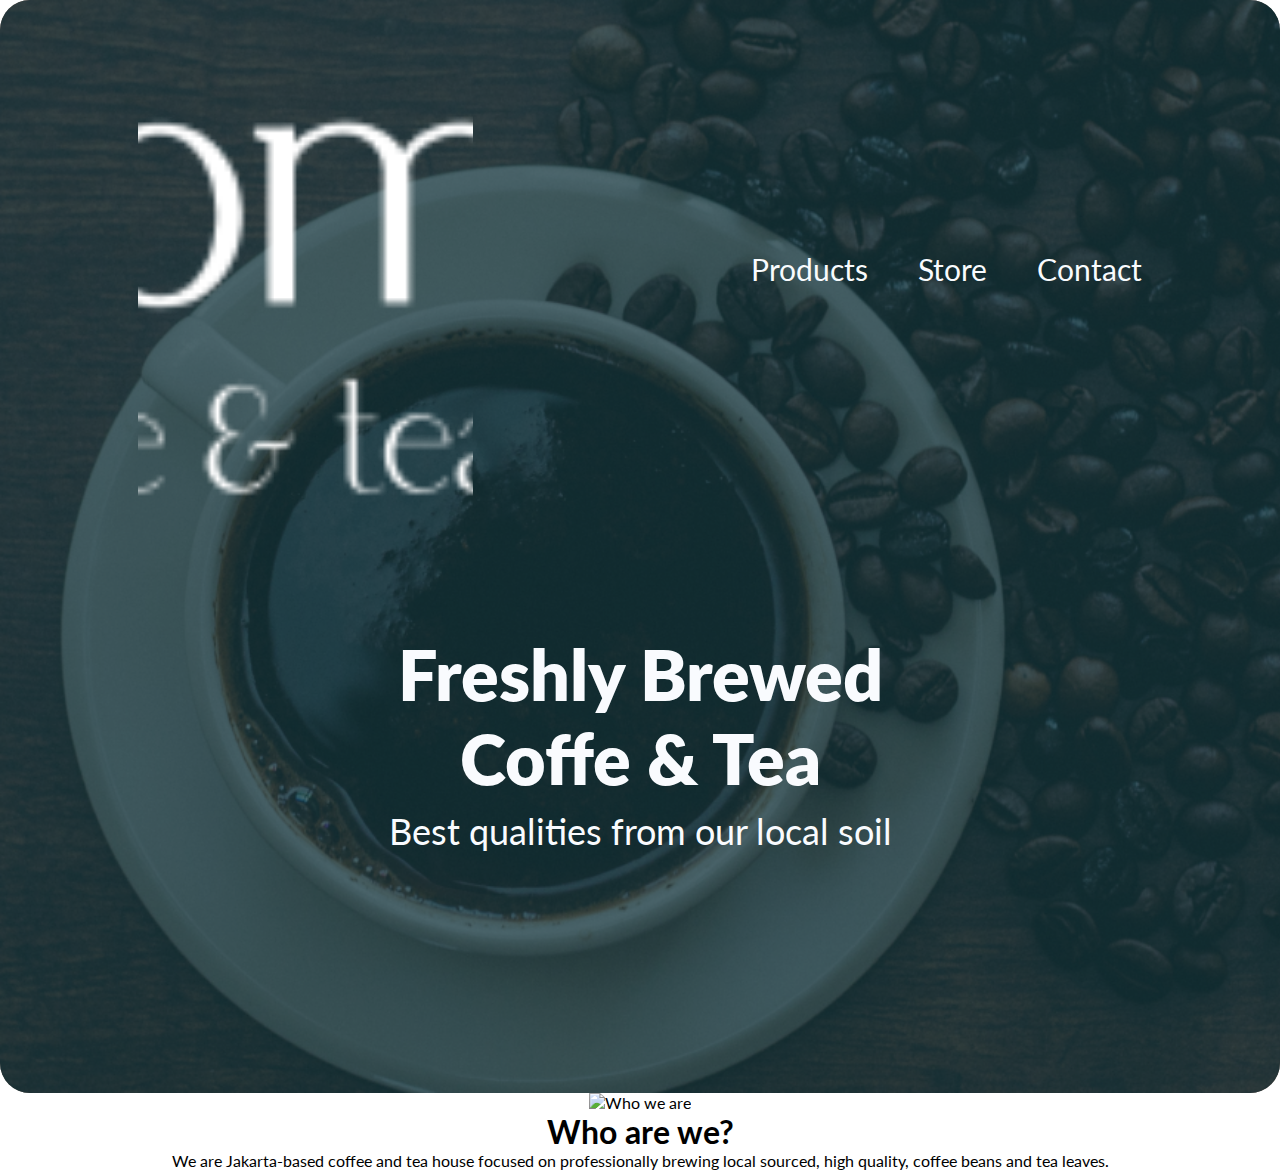
==== index.html @ a5d5d824 "first commit" ====
<!DOCTYPE html>
<html lang="en">
<head>
    <meta charset="UTF-8">
    <meta name="viewport" content="width=device-width, initial-scale=1.0">
    <title>aroma bumi</title>
    <link rel="stylesheet" href="./src/css/stylesheet.css">
</head>
<body>
    <header>
        <div class="bg-color">
            <div class="top">
                <img src="./src/img/Logo White.png" alt="Logo Aroma Bumi">
                <ul>
                    <li>Products</li>
                    <li>Store</li>
                    <li>Contact</li>
                </ul>
            </div>
            <h1>Freshly Brewed<br/>Coffe & Tea</h1>
            <p>Best qualities from our local soil</p>
        </div>
    </header>
    <main>
        <div class="introduction">
            <div class="one">
                <div class="image">
                    <img src="./src/img/Who are we.jpg" alt="Who we are">
                </div>
                <h1>Who are we?</h1>
                <p>We are Jakarta-based coffee and tea house focused on professionally brewing local sourced, high quality, coffee beans and tea leaves.</p>
            </div>
        </div>
        <div class="instagram"></div>
        <div class="more"></div>
    </main>
</body>
</html>
---- src/css/stylesheet.css ----
@import url('https://fonts.googleapis.com/css2?family=Lato:ital,wght@0,100;0,300;0,400;0,700;0,900;1,100;1,300;1,400;1,700;1,900&display=swap');

*{
    font-family: "Lato";
    margin:0;
    box-sizing: border-box;
    list-style: none;
    text-align: center;
}

header{
    background-image: url(../img/Coffe\ Header.png);
    border-radius: 30px;
    background-size: cover;
}

.bg-color{
    background-color: rgba(20, 54, 66, 0.7);
    border-radius: 30px;
    padding : 39px 138px 240px;
    color: rgba(249, 251, 254, 1);
    display: flex;
    flex-direction: column;
}

.top{
    display: flex;
    justify-content: space-between;
    align-items: center;
    margin-bottom: 133px;
}

.top ul{
    display: flex;
}

.top img{
    width: 335px;
}

.top li{
    font-size: 30px;
    line-height: 36px;
    font-weight: 400;
    margin-left: 50px;
}

.bg-color h1{
    font-size: 70px;
    line-height: 84px;
    font-weight: 800;
    margin-bottom: 10px;
}

.bg-color p{
    font-size: 36px;
    line-height: 43.2px;
    font-weight: 400;
}

img{
    width: 335px;
    height: 460px;
    object-fit: cover;
}
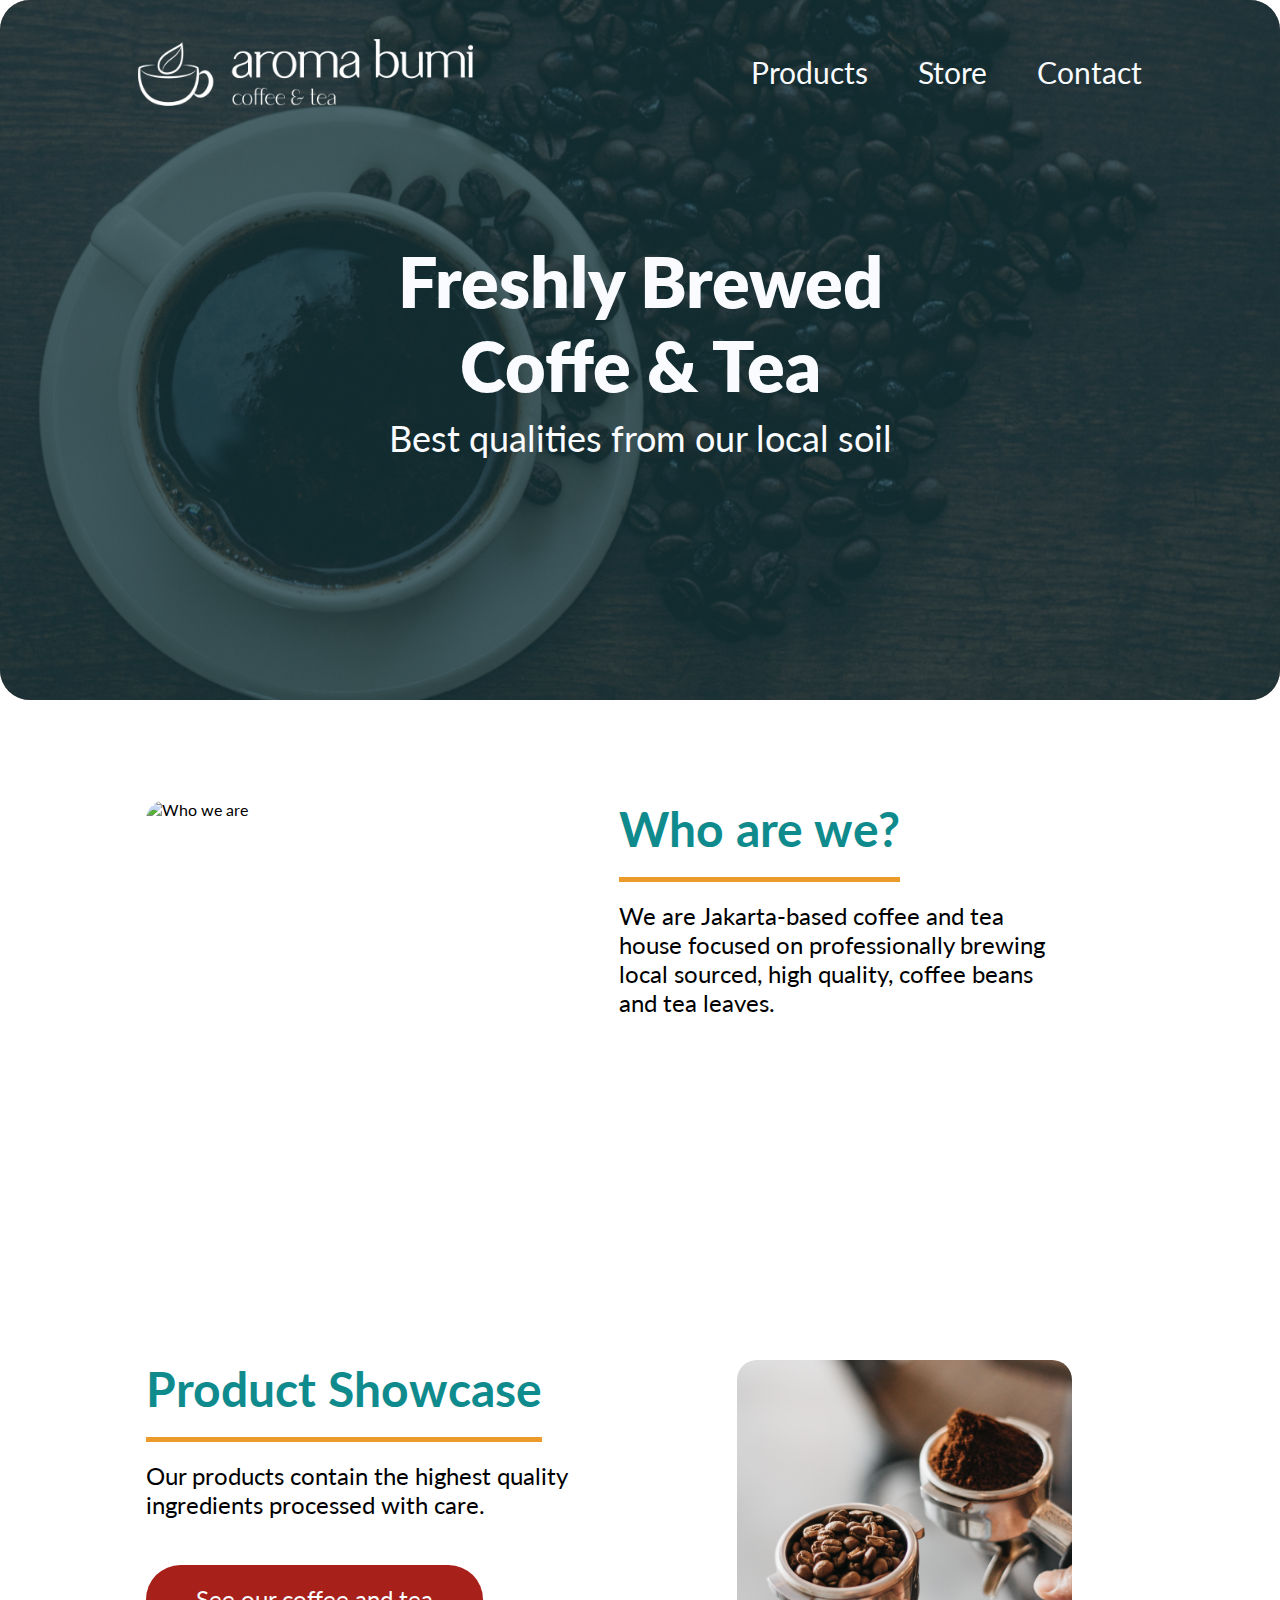
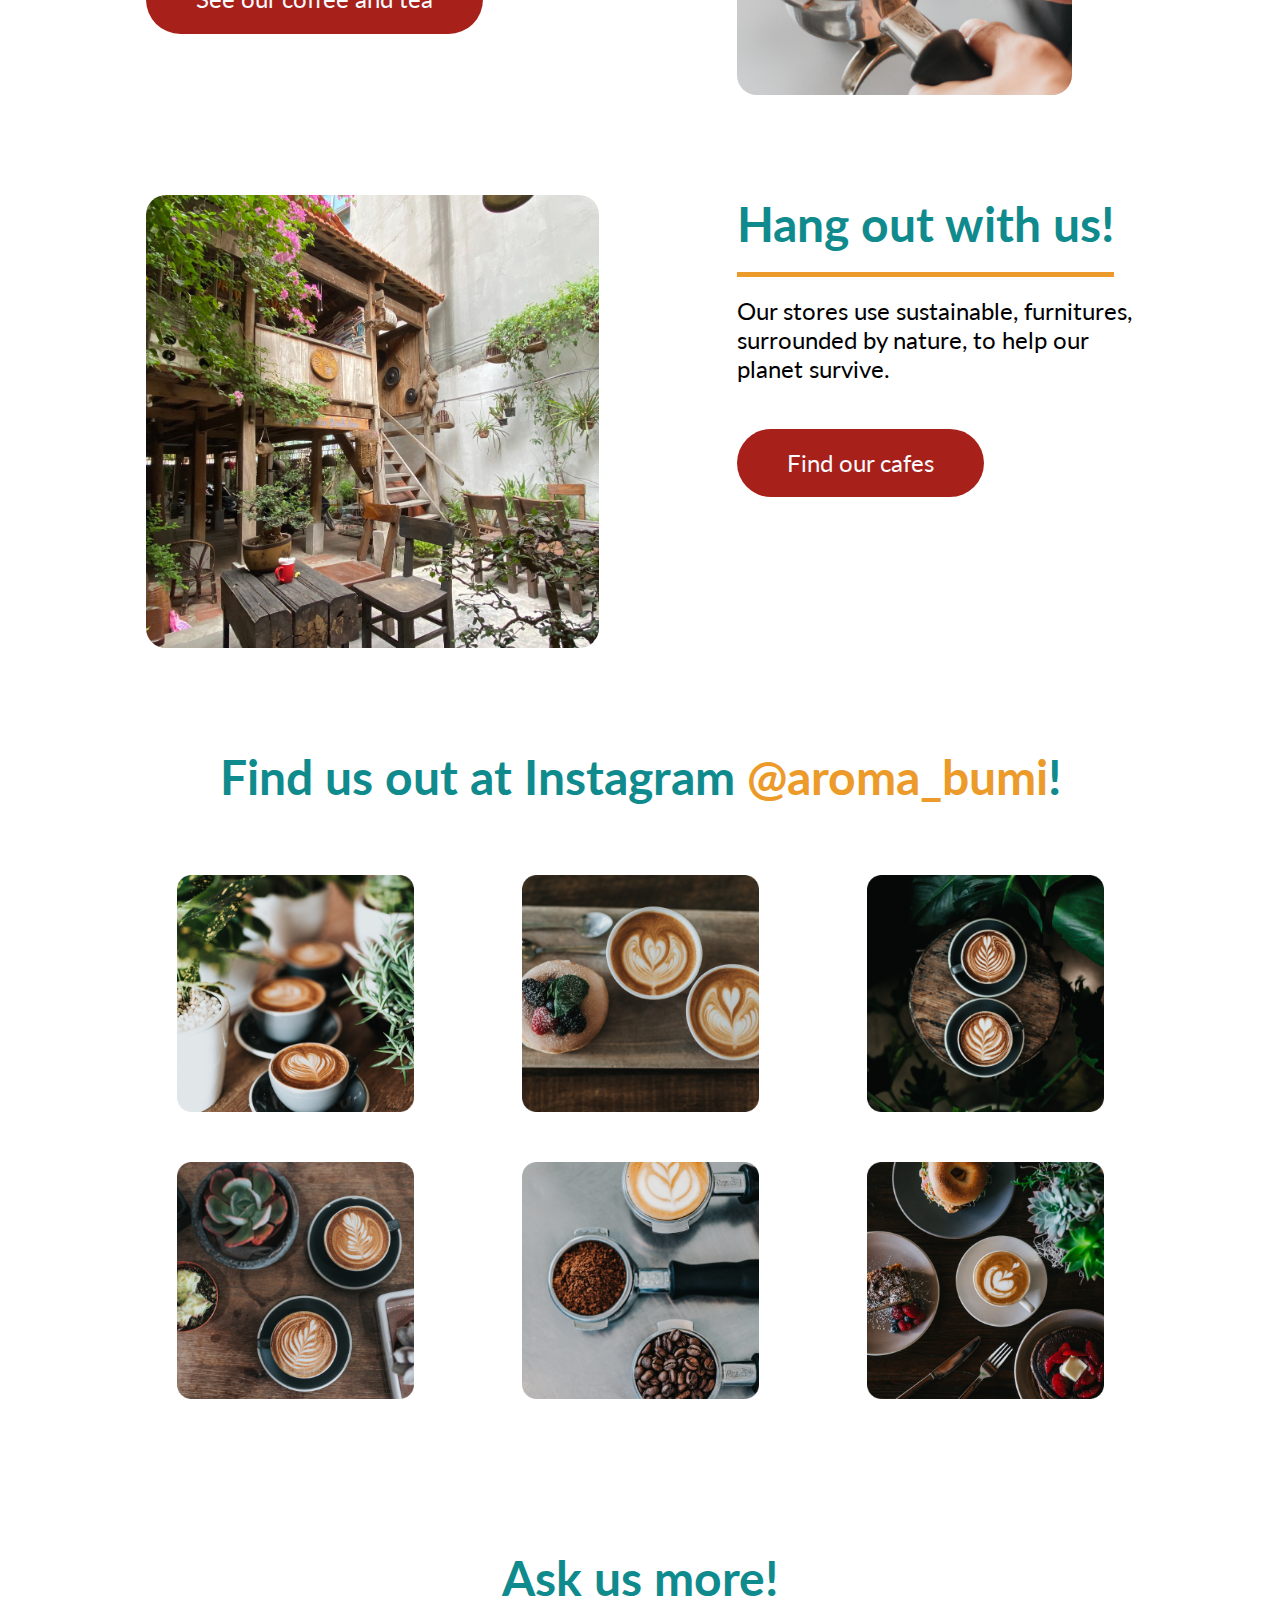
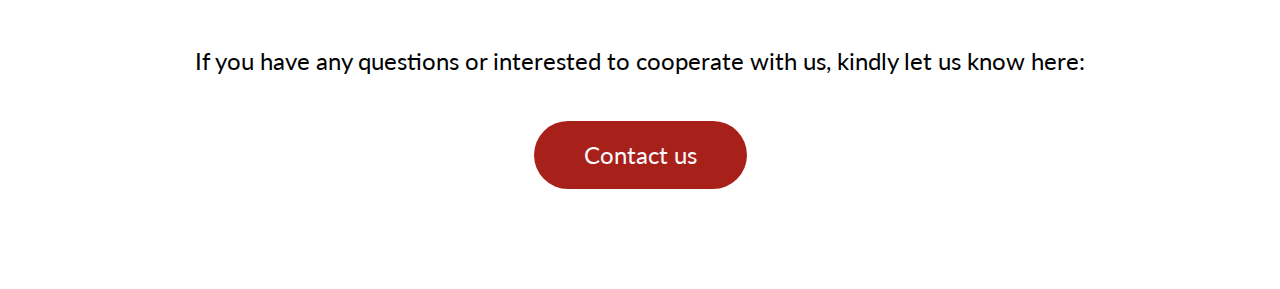
==== commit 50e2db9f: "add main" ====
--- a/index.html
+++ b/index.html
@@ -24,15 +24,48 @@
     <main>
         <div class="introduction">
             <div class="one">
-                <div class="image">
-                    <img src="./src/img/Who are we.jpg" alt="Who we are">
+                <img src="./src/img/Who are we.jpg" alt="Who we are">
+                <div class="description">
+                    <h1>Who are we?</h1>
+                    <p>We are Jakarta-based coffee and tea house focused on professionally brewing local sourced, high quality, coffee beans and tea leaves.</p>
                 </div>
-                <h1>Who are we?</h1>
-                <p>We are Jakarta-based coffee and tea house focused on professionally brewing local sourced, high quality, coffee beans and tea leaves.</p>
+            </div>
+            <div class="two">
+                <div class="description">
+                    <h1>Product Showcase</h1>
+                    <p>Our products contain the highest quality ingredients processed with care.</p>
+                    <a href="#">See our coffee and tea</a>
+                </div>
+                <img src="./src/img/Our products.jpg" alt="Our Products">
+            </div>
+            <div class="three">
+                <img src="./src/img/Hang out with us.jpg" alt="Hang out with us">
+                <div class="description">
+                    <h1>Hang out with us!</h1>
+                    <p>Our stores use sustainable, furnitures, surrounded by nature, to help our planet survive.</p>
+                    <a href="#">Find our cafes</a>
+                </div>
             </div>
         </div>
-        <div class="instagram"></div>
-        <div class="more"></div>
+        <div class="instagram">
+            <h1>Find us out at Instagram <span>@aroma_bumi</span>!</h1>
+            <div class="pictures">
+                <img src="./src/img/Feed 1.png" alt="Feed 1">
+                <img src="./src/img/Feed 2.png" alt="Feed 2">
+                <img src="./src/img/Feed 3.png" alt="Feed 3">
+                <img src="./src/img/Feed 4.png" alt="Feed 4">
+                <img src="./src/img/Feed 5.png" alt="Feed 5">
+                <img src="./src/img/Feed 6.png" alt="Feed 6">
+            </div>
+        </div>
+        <div class="more">
+            <h1>Ask us more!</h1>
+            <p>If you have any questions or interested to cooperate with us, kindly let us know here:</p>
+            <a href="#">Contact us</a>
+        </div>
     </main>
+    <footer>
+        
+    </footer>
 </body>
 </html>--- a/src/css/stylesheet.css
+++ b/src/css/stylesheet.css
@@ -5,13 +5,15 @@
     margin:0;
     box-sizing: border-box;
     list-style: none;
-    text-align: center;
+    text-decoration: none;
 }
 
 header{
     background-image: url(../img/Coffe\ Header.png);
     border-radius: 30px;
     background-size: cover;
+    margin-bottom: 100px;
+    text-align: center;
 }
 
 .bg-color{
@@ -58,8 +60,105 @@
     font-weight: 400;
 }
 
-img{
+main{
+    display: flex;
+    align-items: center;
+    flex-direction:column;
+}
+
+.one, .two, .three, .more, .instagram{
+    display: flex;
+    margin-bottom: 100px;
+}
+
+.one img, .two img, .three img{
     width: 335px;
+    object-fit: cover;
+    border-radius: 20px;
+}
+
+.one img{
     height: 460px;
-    object-fit: cover;
-}+    margin-right: 138px;
+}
+
+.two img{
+    height: 335px;
+    margin-left: 166px;
+}
+
+.three img{
+    width: 453px;
+    height: 453px;
+    margin-right: 138px;
+}
+
+.one .description{
+    width: 452px;
+}
+
+.two .description{
+    width: 425px;
+}
+
+.three .description{
+    width: 398px;
+}
+
+.description h1, .instagram h1, .more h1{
+    width: fit-content;
+    font-size: 48px;
+    font-weight: 800px;
+    line-height: 57.6px;
+    color: rgba(15, 139, 141, 1);
+    padding-bottom: 20px;
+    border-bottom: rgba(236, 154, 41, 1) solid 5px;
+    margin-bottom: 20px;
+}
+
+.description p, .description a, .more p, .more a{
+    font-size: 24px;
+    line-height: 28.8px;
+}
+
+.description a, .more a{
+    text-align: center;
+    padding: 20px 50px;
+    background-color: rgba(168, 32, 26, 1);
+    border-radius: 55px;
+    color: rgba(249, 251, 254, 1);
+    margin-top: 45px;
+    display: inline-block;
+}
+
+.instagram, .more{
+    display: flex;
+    flex-direction: column;
+    align-items: center;
+}
+
+.instagram h1, .more h1{
+    border: none;
+    margin-bottom: 50px;
+}
+
+.more h1{
+    margin-bottom: 20px;
+}
+
+span{
+    color:rgba(236, 154, 41, 1)
+}
+
+.pictures{
+    display: flex;
+    flex-wrap: wrap;
+    width: 927px;
+    justify-content: space-between;
+}
+
+.pictures img{
+    width: 237px;
+    margin-bottom: 50px;
+}
+
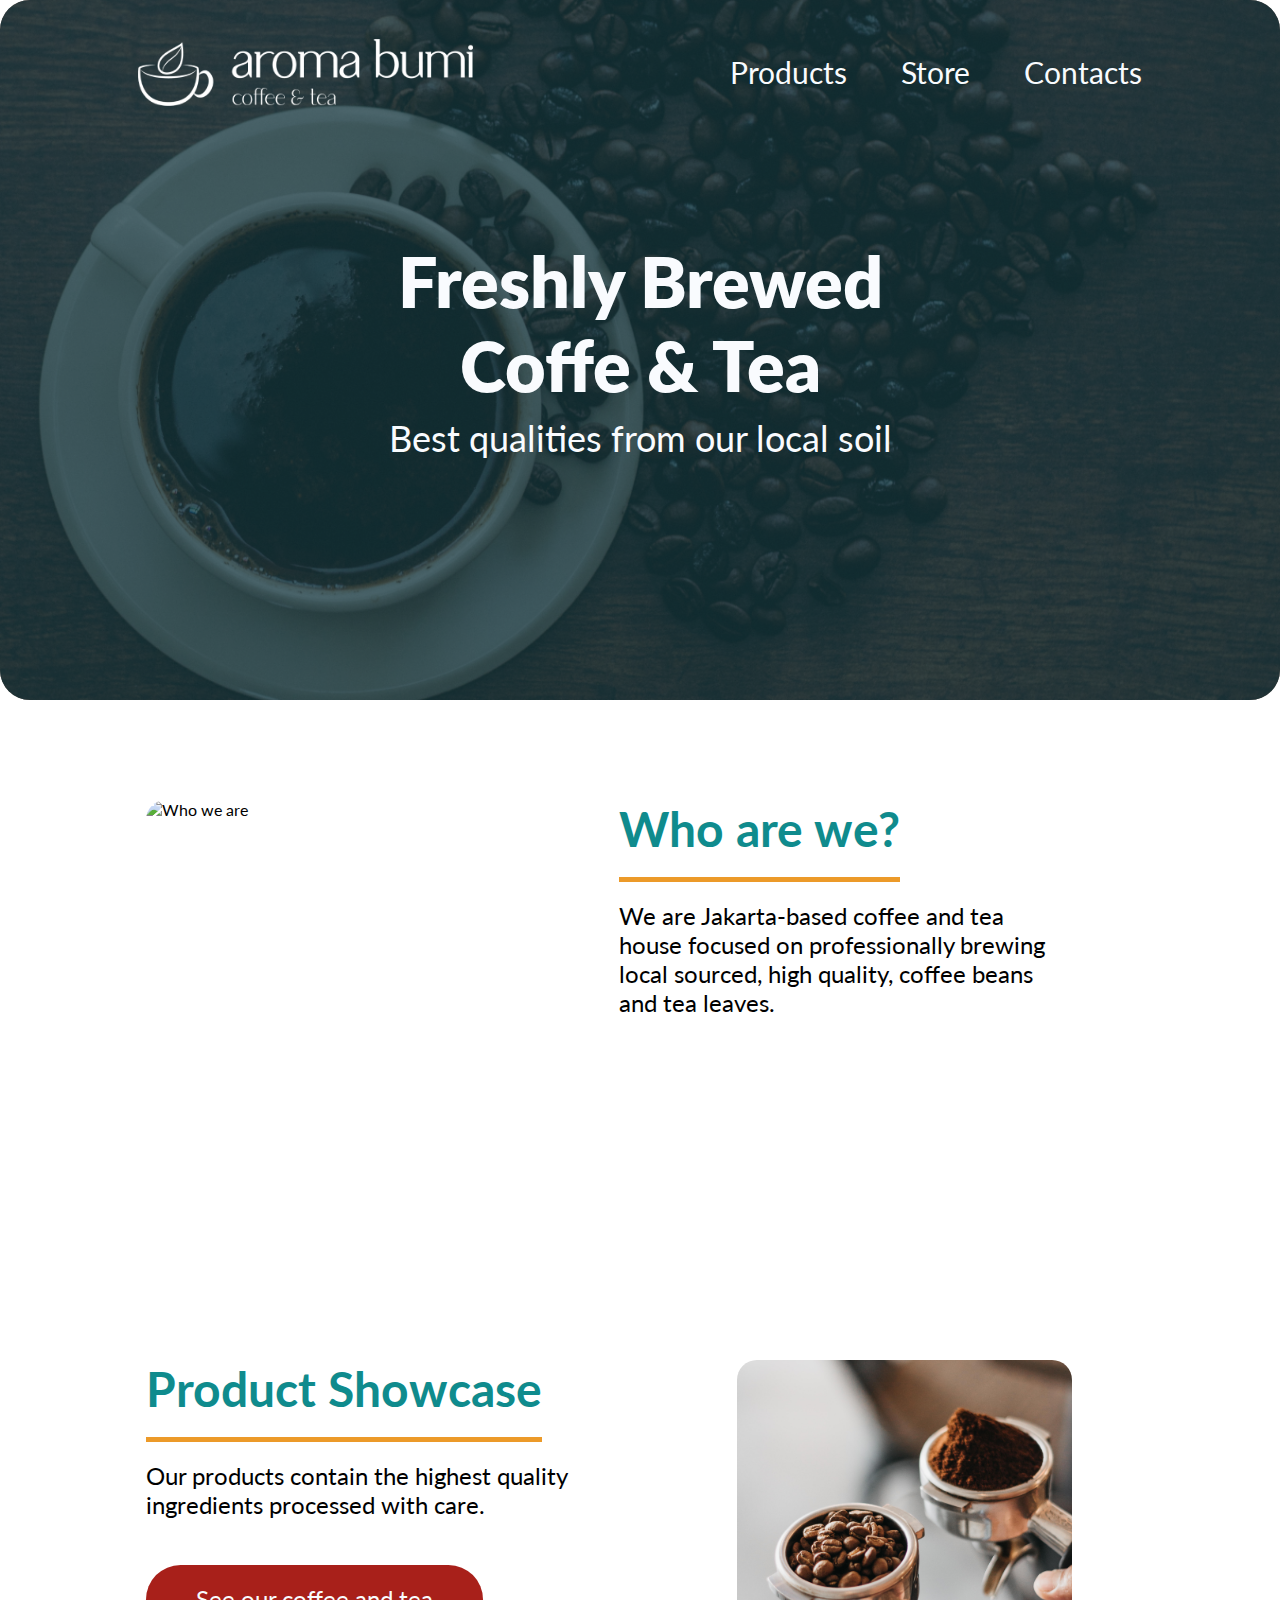
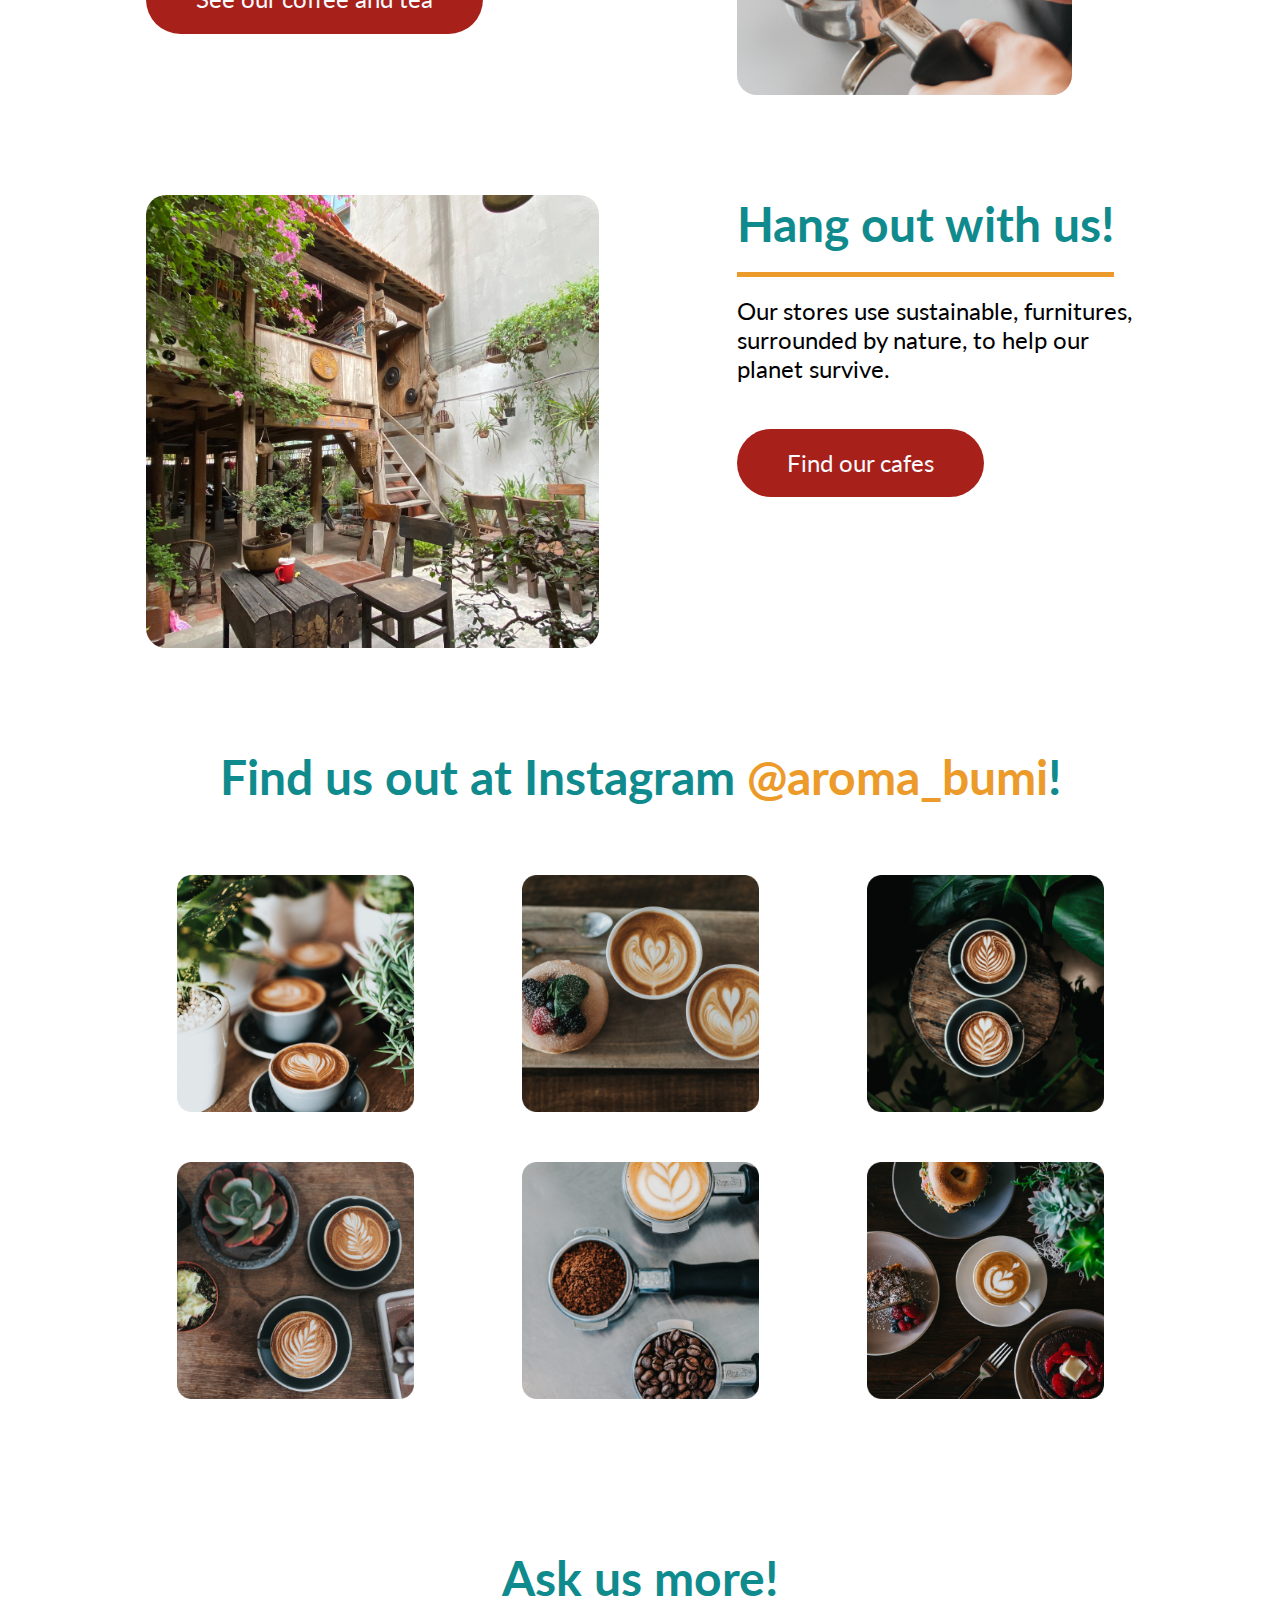
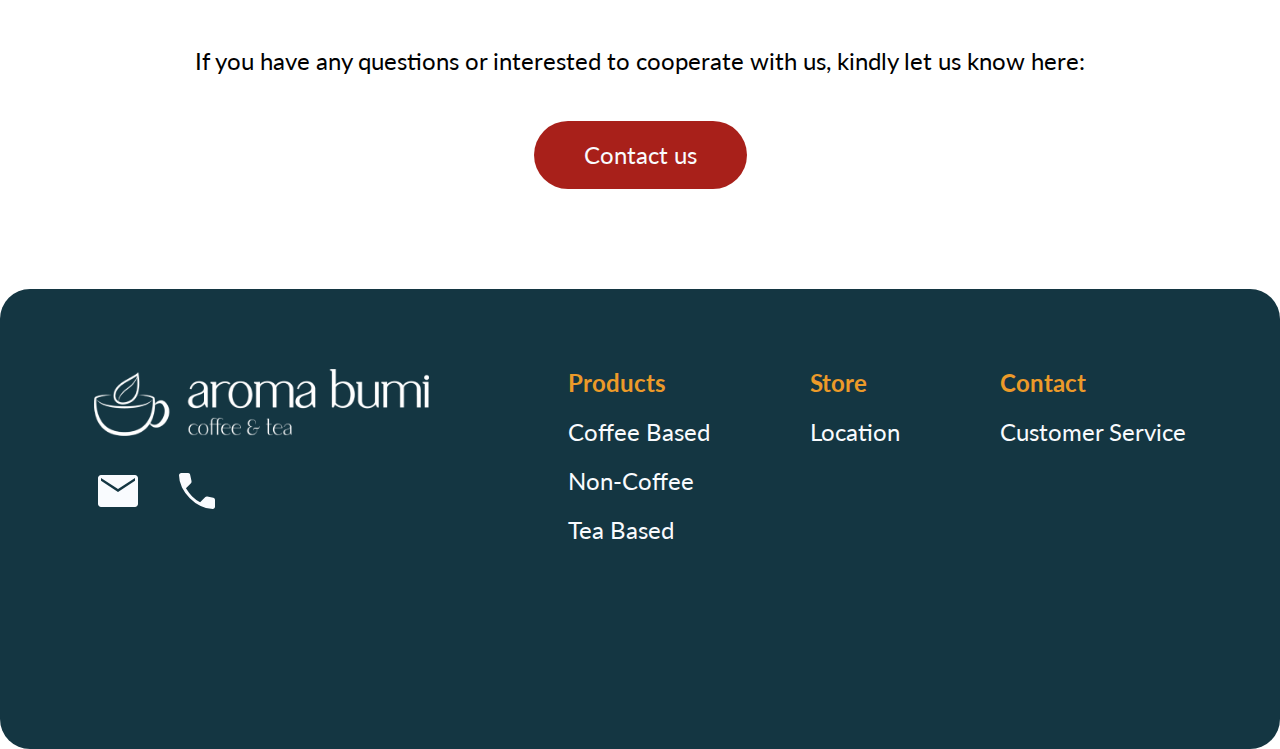
==== commit 6f5ee617: "add products.html" ====
--- a/index.html
+++ b/index.html
@@ -11,11 +11,11 @@
         <div class="bg-color">
             <div class="top">
                 <img src="./src/img/Logo White.png" alt="Logo Aroma Bumi">
-                <ul>
-                    <li>Products</li>
-                    <li>Store</li>
-                    <li>Contact</li>
-                </ul>
+                <div class="pages">
+                    <a href="#">Products</a>
+                    <a href="#">Store</a>
+                    <a href="#">Contacts</a>
+                </div>
             </div>
             <h1>Freshly Brewed<br/>Coffe & Tea</h1>
             <p>Best qualities from our local soil</p>
@@ -65,7 +65,25 @@
         </div>
     </main>
     <footer>
-        
+        <div class="logo">
+            <img src="./src/img/Logo White.png" alt="aroma bumi">
+            <svg xmlns="http://www.w3.org/2000/svg" height="48" width="48"><path d="M7 40q-1.2 0-2.1-.9Q4 38.2 4 37V11q0-1.2.9-2.1Q5.8 8 7 8h34q1.2 0 2.1.9.9.9.9 2.1v26q0 1.2-.9 2.1-.9.9-2.1.9Zm17-15.1 17-11.15V11L24 21.9 7 11v2.75Z"/></svg>
+            <svg xmlns="http://www.w3.org/2000/svg" height="48" width="48"><path d="M39.75 42q-6.1 0-12.125-3T16.8 31.2Q12 26.4 9 20.375 6 14.35 6 8.25q0-.95.65-1.6Q7.3 6 8.25 6h7q.7 0 1.225.475.525.475.675 1.275l1.35 6.3q.1.7-.025 1.275t-.525.975l-5 5.05q2.8 4.65 6.275 8.1Q22.7 32.9 27.1 35.3l4.75-4.9q.5-.55 1.15-.775.65-.225 1.3-.075l5.95 1.3q.75.15 1.25.75T42 33v6.75q0 .95-.65 1.6-.65.65-1.6.65Z"/></svg>
+        </div>
+        <div class="menu">
+            <h4>Products</h4>
+            <a href="#">Coffee Based</a>
+            <a href="#">Non-Coffee</a>
+            <a href="#">Tea Based</a>
+        </div>
+        <div class="menu">
+            <h4>Store</h4>
+            <a href="#">Location</a>
+        </div>
+        <div class="menu">
+            <h4>Contact</h4>
+            <a href="#">Customer Service</a>
+        </div>
     </footer>
 </body>
 </html>--- a/src/css/stylesheet.css
+++ b/src/css/stylesheet.css
@@ -32,19 +32,16 @@
     margin-bottom: 133px;
 }
 
-.top ul{
-    display: flex;
-}
-
 .top img{
     width: 335px;
 }
 
-.top li{
+.pages a{
     font-size: 30px;
     line-height: 36px;
     font-weight: 400;
     margin-left: 50px;
+    color: rgba(249, 251, 254, 1);
 }
 
 .bg-color h1{
@@ -162,3 +159,118 @@
     margin-bottom: 50px;
 }
 
+footer{
+    padding-top: 80px;
+    padding-bottom: 204px;
+    background-color: #143642;
+    border-radius: 30px;
+    display: flex;
+    justify-content: center;
+    flex-direction: row;
+}
+
+.logo{
+    margin-right: 39px;
+}
+
+.logo img, .header img{
+    width: 335px;
+    display: flex;
+}
+
+svg{
+    fill: #F9FBFE;
+    margin-right: 27px;
+    margin-top: 31px;
+}
+
+.menu{
+    display: flex;
+    flex-direction: column;
+    margin-left: 100px;
+}
+
+.menu h4{
+    color: #EC9A29;
+    font-size: 24px;
+    font-weight: 700;
+    line-height: 28.8px;
+}
+
+.menu a{
+    color: #F9FBFE;
+    font-weight: 400;
+    font-size: 24px;
+    line-height: 28.8px;
+    margin-top: 20px;
+}
+
+.header{
+    background-color: #0F8B8D;
+    padding: 39px 138px;
+    display: flex;
+    justify-content: space-between;
+    align-items: center;
+    border-radius: 30px 30px 0 0;
+}
+
+.main{
+    padding-top: 100px;
+    padding-bottom: 60px;
+    text-align: center;
+}
+
+.main h1{
+    font-size: 48px;
+    color: #0F8B8D;
+    line-height: 57.6px;
+    font-weight: 700px;
+    margin-bottom: 40px;
+}
+
+.main p {
+    font-weight: 500;
+    font-size: 24px;
+    line-height: 28.8px;
+    color: #143642;
+    margin-bottom: 40px;
+}
+
+.products{
+    display: flex;
+    justify-content: center;
+    flex-wrap: wrap;
+    margin: 0 10%;
+}
+
+.product{
+    background-image: url(../img/Coffee\ background.png);
+    display: inline-block;
+    text-align: center;
+    width: 216px;
+    height: 216px;
+    border-radius: 20px;
+    margin-left: 60px;
+    margin-right: 60px;
+    margin-bottom: 40px;
+}
+
+.product h3{
+    font-size: 20px;
+    line-height: 24px;
+    font-weight: 700;
+    color: #F9FBFE;
+    margin-top: 21px;
+    margin-bottom: 10px;
+}
+
+.products h4{
+    font-size: 18px;
+    line-height: 21.6px;
+    font-weight: 400;
+    color: #F9FBFE;
+}
+
+.product img{
+    width:186px
+}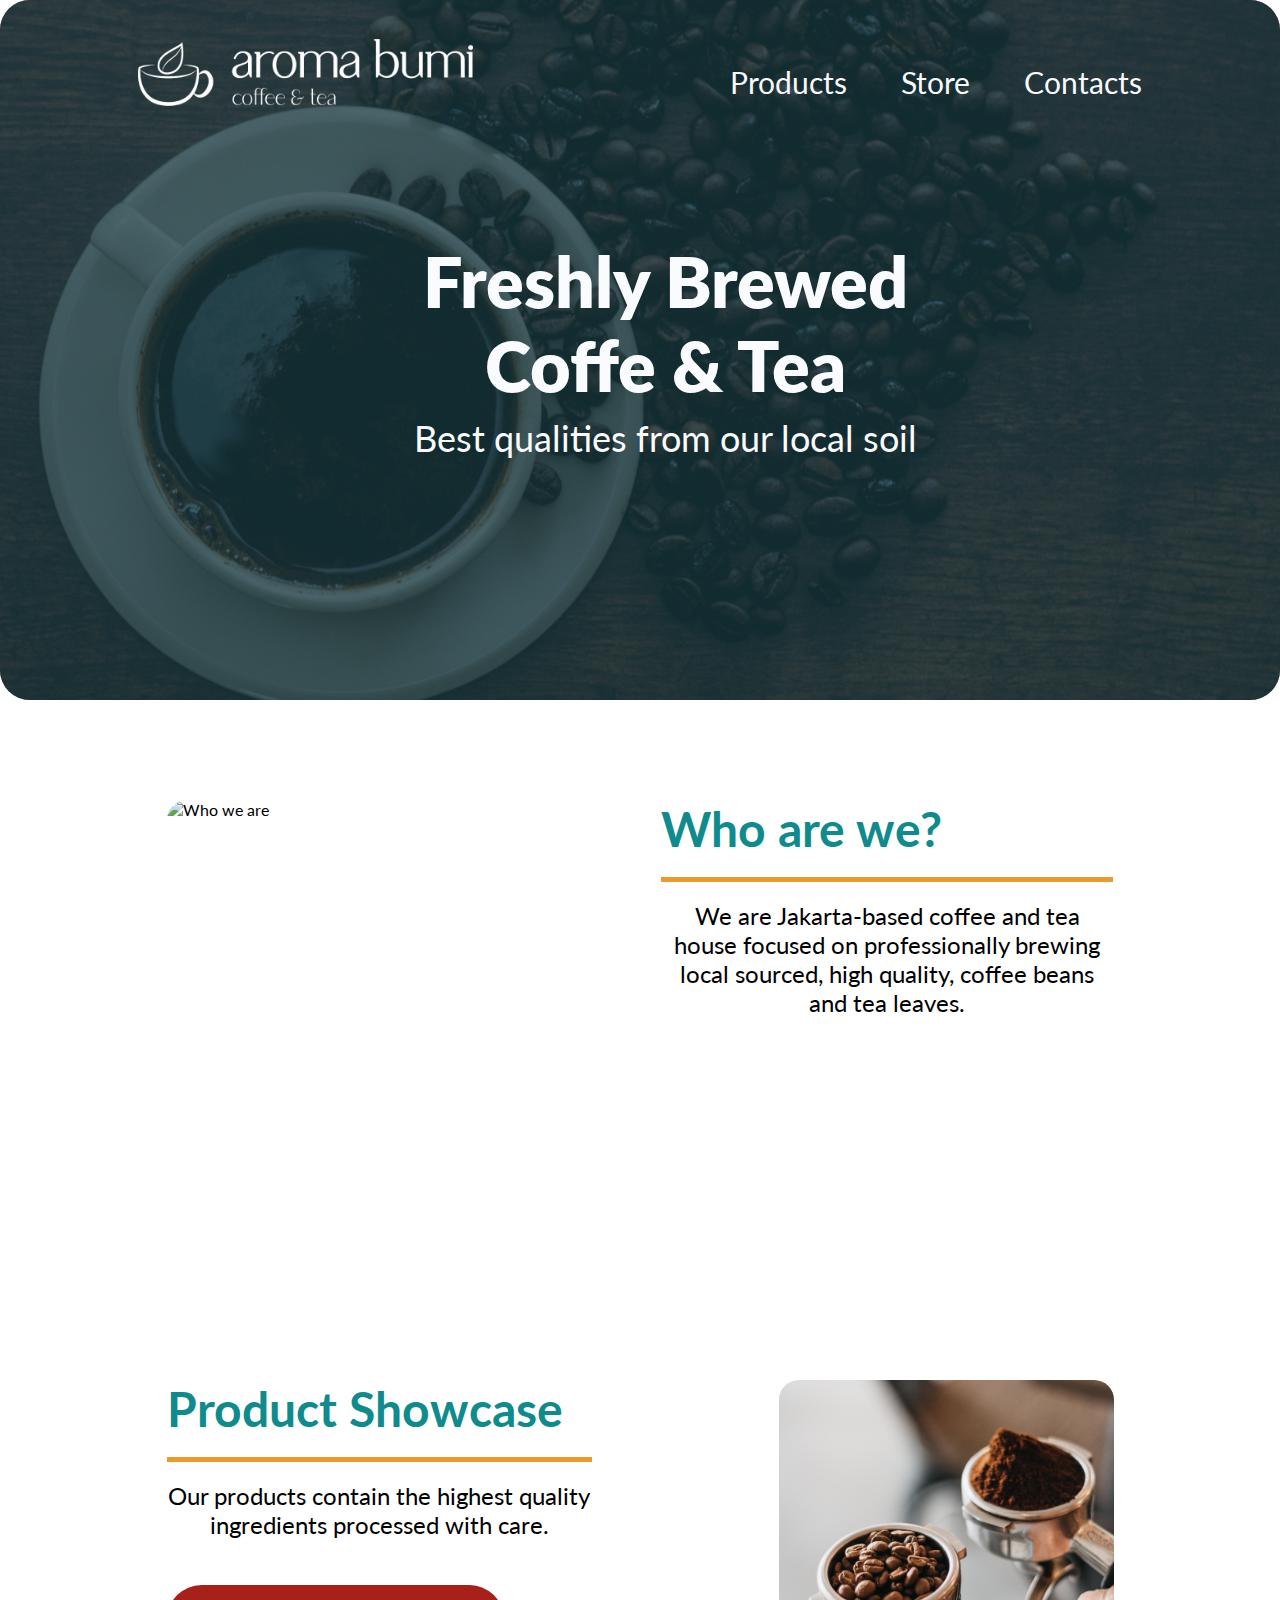
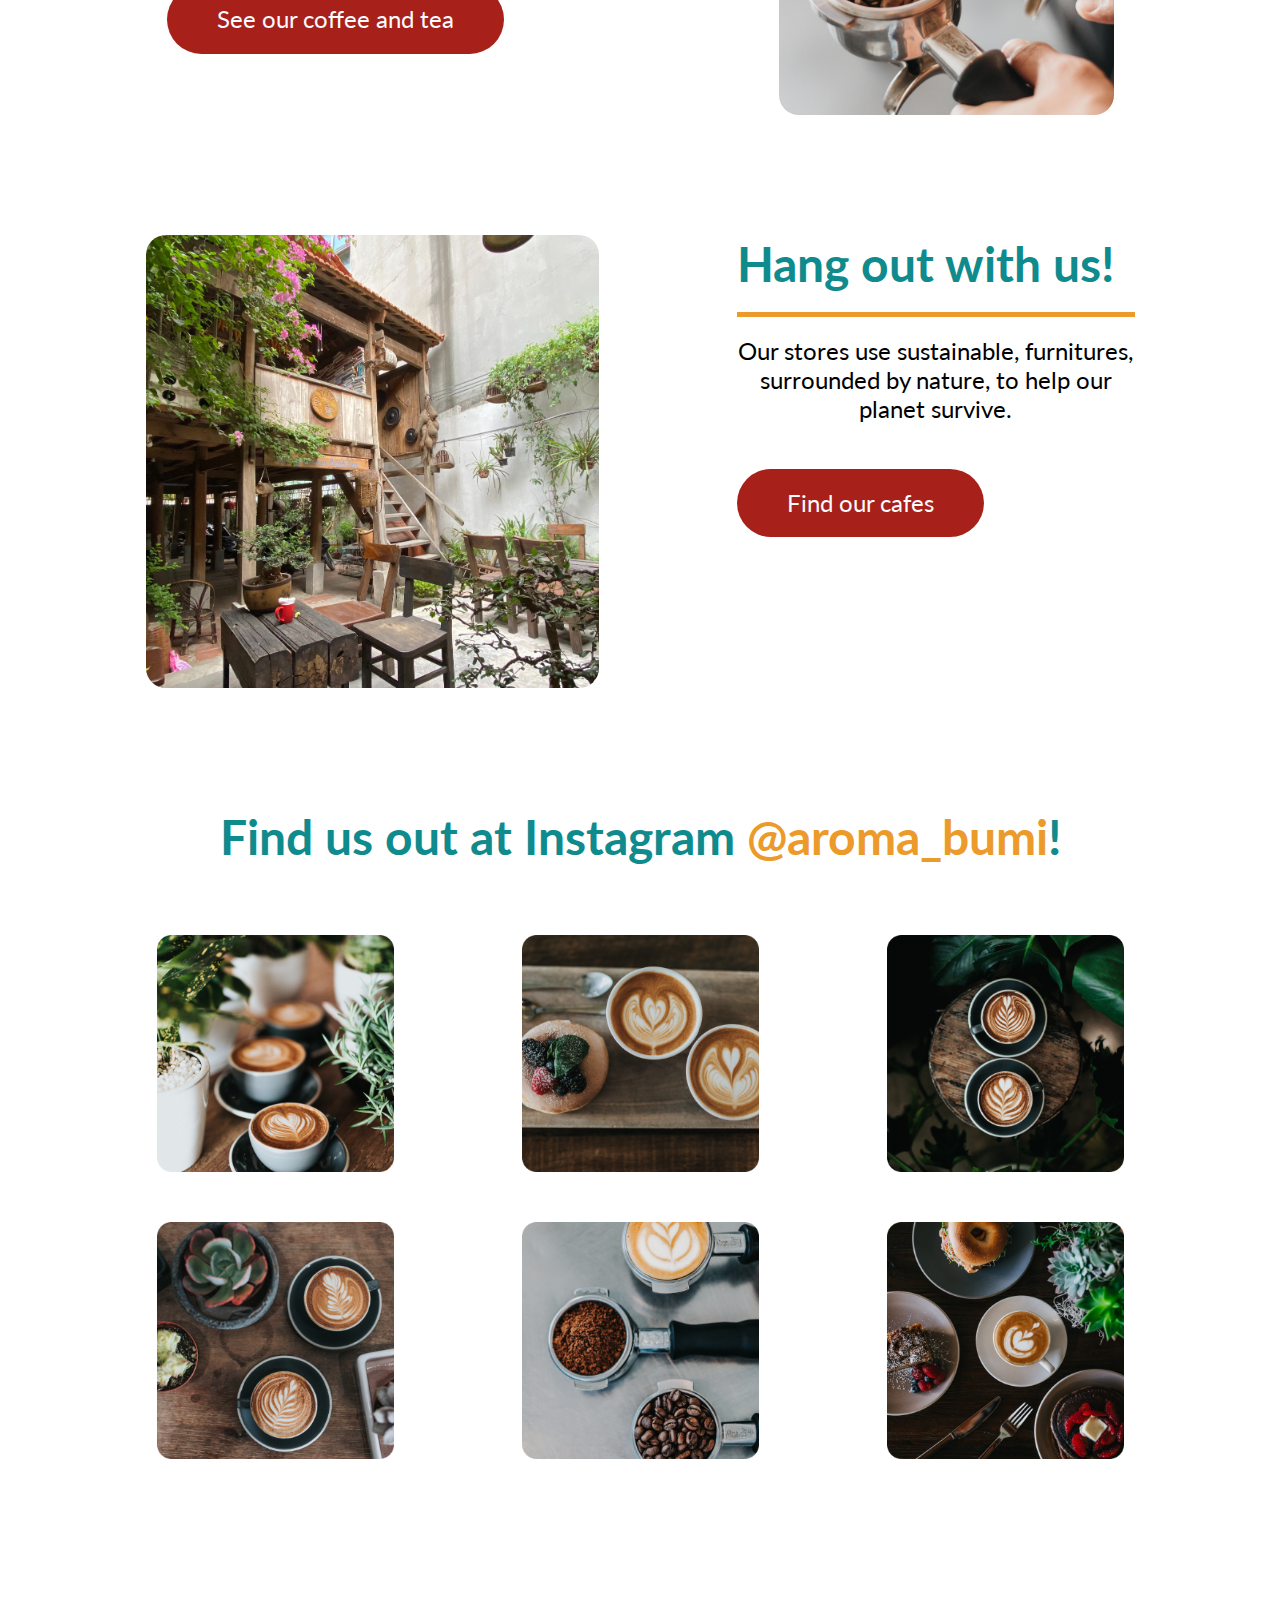
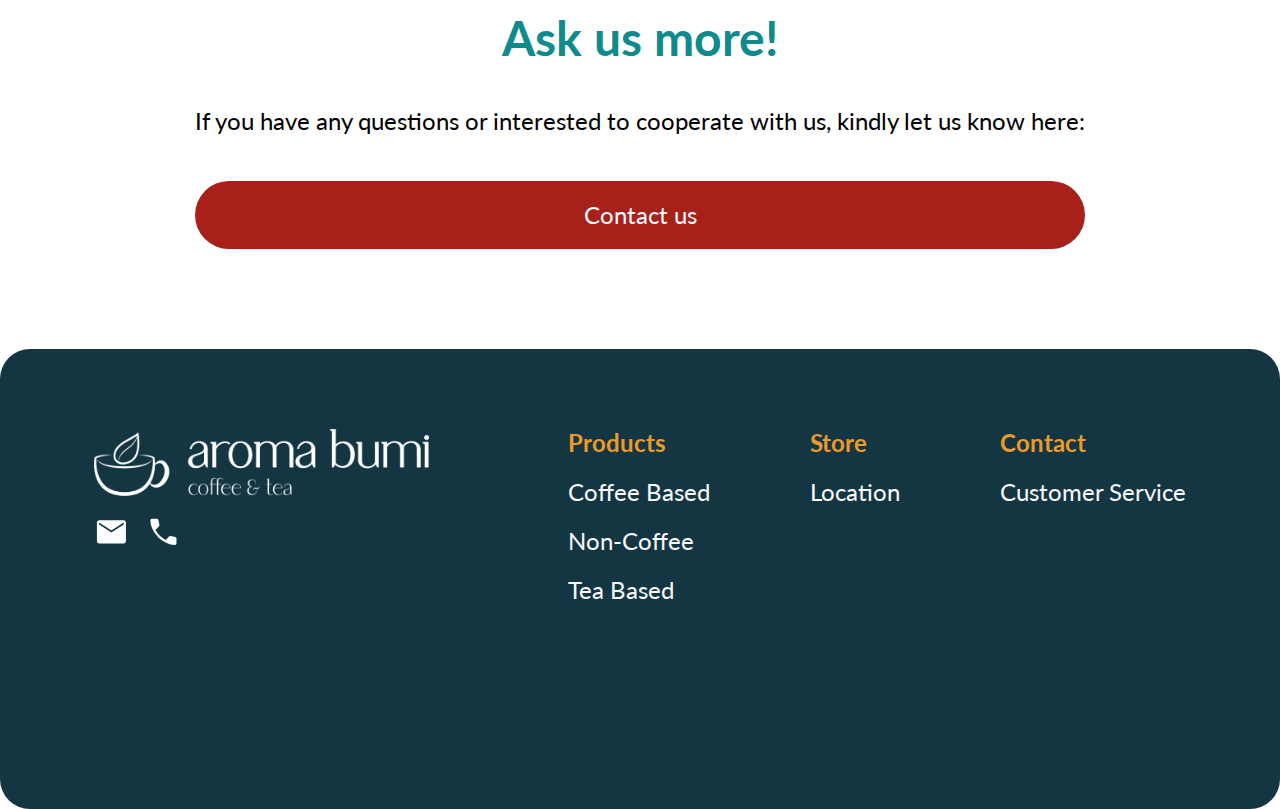
==== commit 4ad329b3: "repair footer" ====
--- a/index.html
+++ b/index.html
@@ -67,8 +67,18 @@
     <footer>
         <div class="logo">
             <img src="./src/img/Logo White.png" alt="aroma bumi">
-            <svg xmlns="http://www.w3.org/2000/svg" height="48" width="48"><path d="M7 40q-1.2 0-2.1-.9Q4 38.2 4 37V11q0-1.2.9-2.1Q5.8 8 7 8h34q1.2 0 2.1.9.9.9.9 2.1v26q0 1.2-.9 2.1-.9.9-2.1.9Zm17-15.1 17-11.15V11L24 21.9 7 11v2.75Z"/></svg>
-            <svg xmlns="http://www.w3.org/2000/svg" height="48" width="48"><path d="M39.75 42q-6.1 0-12.125-3T16.8 31.2Q12 26.4 9 20.375 6 14.35 6 8.25q0-.95.65-1.6Q7.3 6 8.25 6h7q.7 0 1.225.475.525.475.675 1.275l1.35 6.3q.1.7-.025 1.275t-.525.975l-5 5.05q2.8 4.65 6.275 8.1Q22.7 32.9 27.1 35.3l4.75-4.9q.5-.55 1.15-.775.65-.225 1.3-.075l5.95 1.3q.75.15 1.25.75T42 33v6.75q0 .95-.65 1.6-.65.65-1.6.65Z"/></svg>
+            <div class="icons">
+                <div class="icon mail">
+                    <svg xmlns="http://www.w3.org/2000/svg" viewBox="0 0 48 48">
+                        <path fill="white" d="M7 40q-1.2 0-2.1-.9Q4 38.2 4 37V11q0-1.2.9-2.1Q5.8 8 7 8h34q1.2 0 2.1.9.9.9.9 2.1v26q0 1.2-.9 2.1-.9.9-2.1.9Zm17-15.1 17-11.15V11L24 21.9 7 11v2.75Z"/>
+                    </svg>
+                </div>
+                <div class="icon phone">
+                    <svg xmlns="http://www.w3.org/2000/svg" viewBox="0 0 48 48">
+                        <path fill="white" d="M39.75 42q-6.1 0-12.125-3T16.8 31.2Q12 26.4 9 20.375 6 14.35 6 8.25q0-.95.65-1.6Q7.3 6 8.25 6h7q.7 0 1.225.475.525.475.675 1.275l1.35 6.3q.1.7-.025 1.275t-.525.975l-5 5.05q2.8 4.65 6.275 8.1Q22.7 32.9 27.1 35.3l4.75-4.9q.5-.55 1.15-.775.65-.225 1.3-.075l5.95 1.3q.75.15 1.25.75T42 33v6.75q0 .95-.65 1.6-.65.65-1.6.65Z"/>
+                    </svg>
+                </div>
+            </div>
         </div>
         <div class="menu">
             <h4>Products</h4>
--- a/src/css/stylesheet.css
+++ b/src/css/stylesheet.css
@@ -19,7 +19,7 @@
 .bg-color{
     background-color: rgba(20, 54, 66, 0.7);
     border-radius: 30px;
-    padding : 39px 138px 240px;
+    padding : 39px 88px 240px 138px;
     color: rgba(249, 251, 254, 1);
     display: flex;
     flex-direction: column;
@@ -28,19 +28,21 @@
 .top{
     display: flex;
     justify-content: space-between;
+    flex-wrap: wrap;
     align-items: center;
-    margin-bottom: 133px;
+    margin-bottom: 113px;
 }
 
 .top img{
     width: 335px;
+    margin-bottom: 20px;
 }
 
 .pages a{
     font-size: 30px;
     line-height: 36px;
     font-weight: 400;
-    margin-left: 50px;
+    margin-right: 50px;
     color: rgba(249, 251, 254, 1);
 }
 
@@ -61,17 +63,25 @@
     display: flex;
     align-items: center;
     flex-direction:column;
+    margin: 0 auto;
 }
 
 .one, .two, .three, .more, .instagram{
     display: flex;
     margin-bottom: 100px;
+    flex-wrap: wrap;
+}
+
+.two{
+    flex-wrap: wrap-reverse;
 }
 
 .one img, .two img, .three img{
     width: 335px;
     object-fit: cover;
     border-radius: 20px;
+    margin:  0 auto;
+    margin-bottom: 20px;
 }
 
 .one img{
@@ -92,18 +102,20 @@
 
 .one .description{
     width: 452px;
+    margin: 0 auto;
 }
 
 .two .description{
     width: 425px;
+    margin: 0 auto;
 }
 
 .three .description{
     width: 398px;
+    margin: 0 auto;
 }
 
 .description h1, .instagram h1, .more h1{
-    width: fit-content;
     font-size: 48px;
     font-weight: 800px;
     line-height: 57.6px;
@@ -116,6 +128,7 @@
 .description p, .description a, .more p, .more a{
     font-size: 24px;
     line-height: 28.8px;
+    text-align: center;
 }
 
 .description a, .more a{
@@ -131,12 +144,12 @@
 .instagram, .more{
     display: flex;
     flex-direction: column;
-    align-items: center;
+    flex-wrap: wrap;
 }
 
 .instagram h1, .more h1{
     border: none;
-    margin-bottom: 50px;
+    margin: 0 auto 50px;
 }
 
 .more h1{
@@ -150,13 +163,15 @@
 .pictures{
     display: flex;
     flex-wrap: wrap;
-    width: 927px;
-    justify-content: space-between;
+    justify-content: center;
 }
 
 .pictures img{
-    width: 237px;
+    width: 20%;
+    max-width: 237px;
     margin-bottom: 50px;
+    margin-left: 5%;
+    margin-right: 5%;
 }
 
 footer{
@@ -166,7 +181,6 @@
     border-radius: 30px;
     display: flex;
     justify-content: center;
-    flex-direction: row;
 }
 
 .logo{
@@ -178,10 +192,21 @@
     display: flex;
 }
 
-svg{
-    fill: #F9FBFE;
-    margin-right: 27px;
-    margin-top: 31px;
+.icons{
+    display: flex;
+}
+
+.icon{
+    width: 10.4%;
+    max-width: 40px;
+    height: auto;
+    margin-top: 5%;
+    margin-right: 5%;
+}
+
+.icon svg{
+    width: 100%;
+    height: 100%;
 }
 
 .menu{
@@ -205,6 +230,39 @@
     margin-top: 20px;
 }
 
+@media(max-width:1090px){
+    footer{
+        display: flex;
+        flex-direction: column;
+    }
+
+    footer .logo{
+        display: flex;
+        justify-content: space-around;
+        margin-bottom: 30px;
+    }
+
+    footer .logo img{
+        width: 40%;
+        height: 40%;
+    }
+
+    .icon{
+        width: 40%;
+        max-width: 40px;
+        height: auto;
+        margin-left: 17px;
+        
+    }
+
+    .menu{
+        margin-left: 10%;
+    }
+
+    .menu h4, .menu a{
+        margin-bottom: 1%;
+    }
+
 .header{
     background-color: #0F8B8D;
     padding: 39px 138px;
@@ -240,7 +298,8 @@
     display: flex;
     justify-content: center;
     flex-wrap: wrap;
-    margin: 0 10%;
+    max-width: 1008px;
+    margin: 0 auto;
 }
 
 .product{
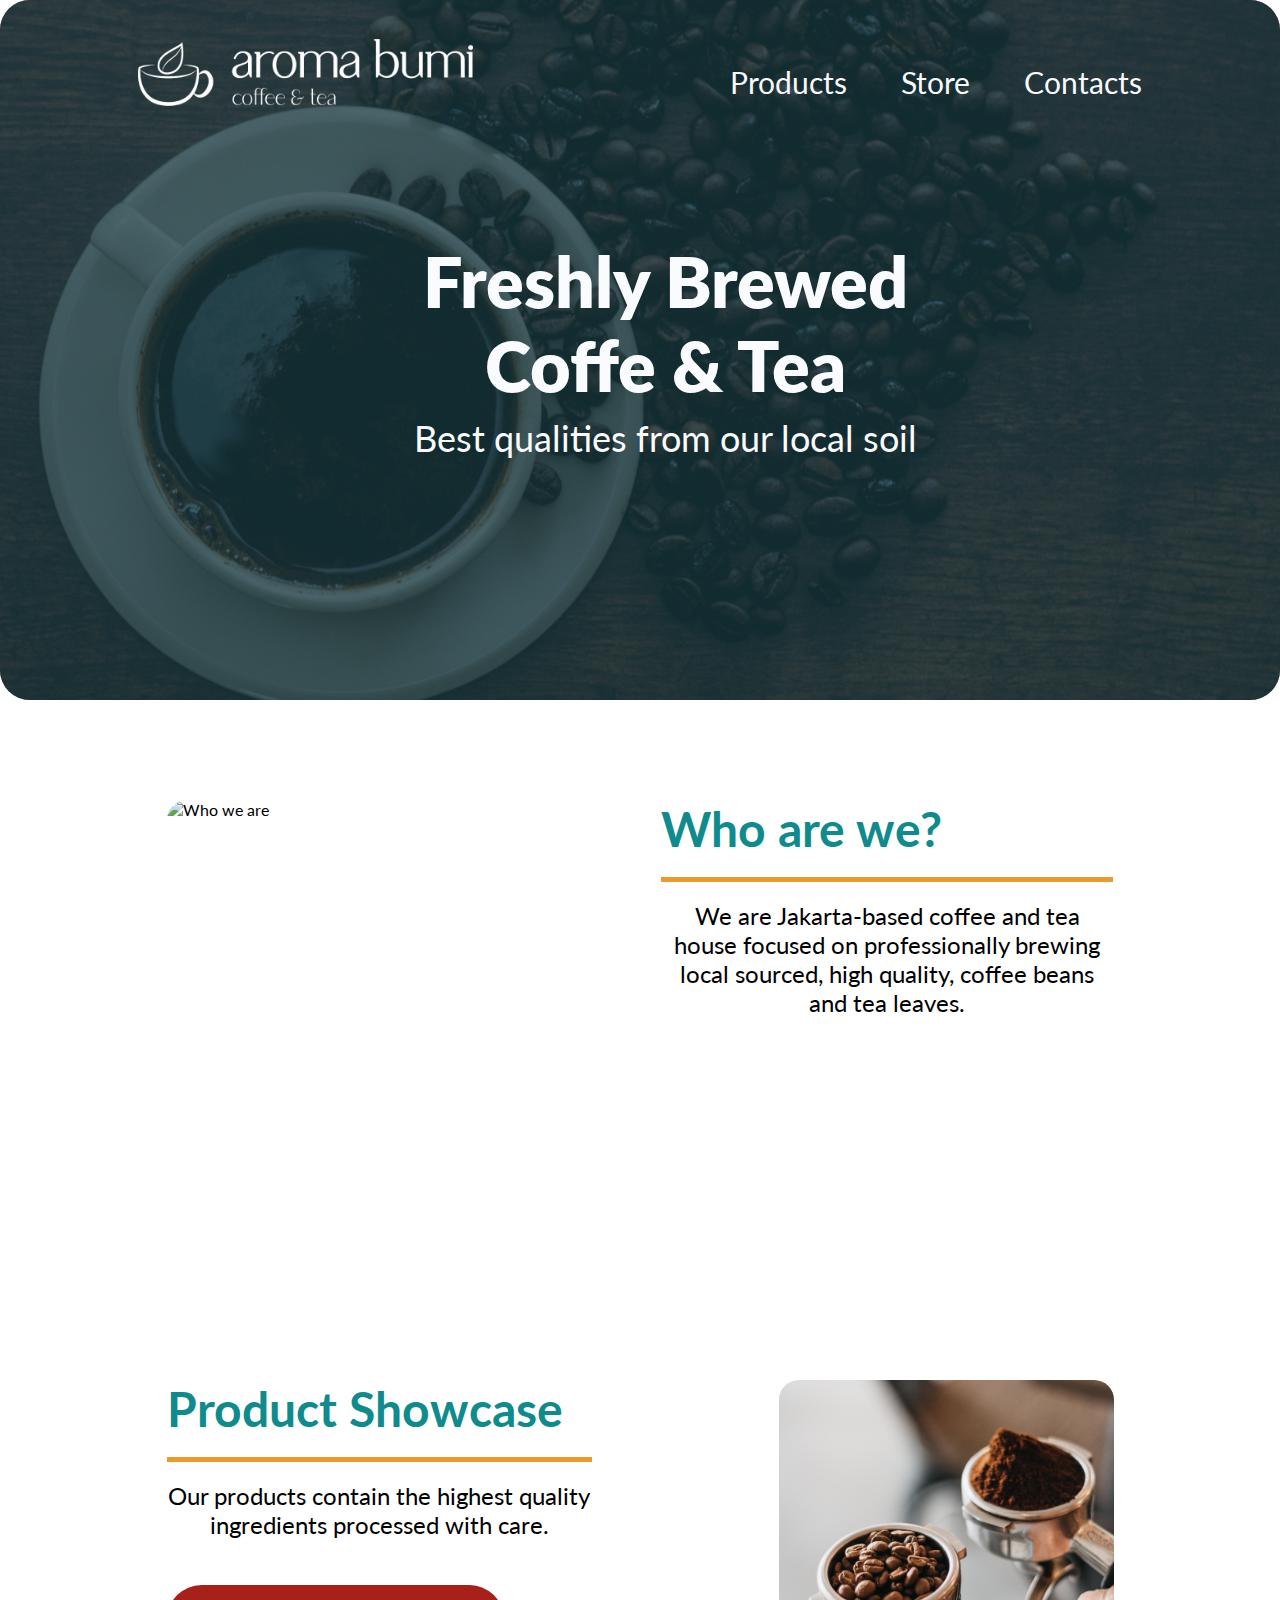
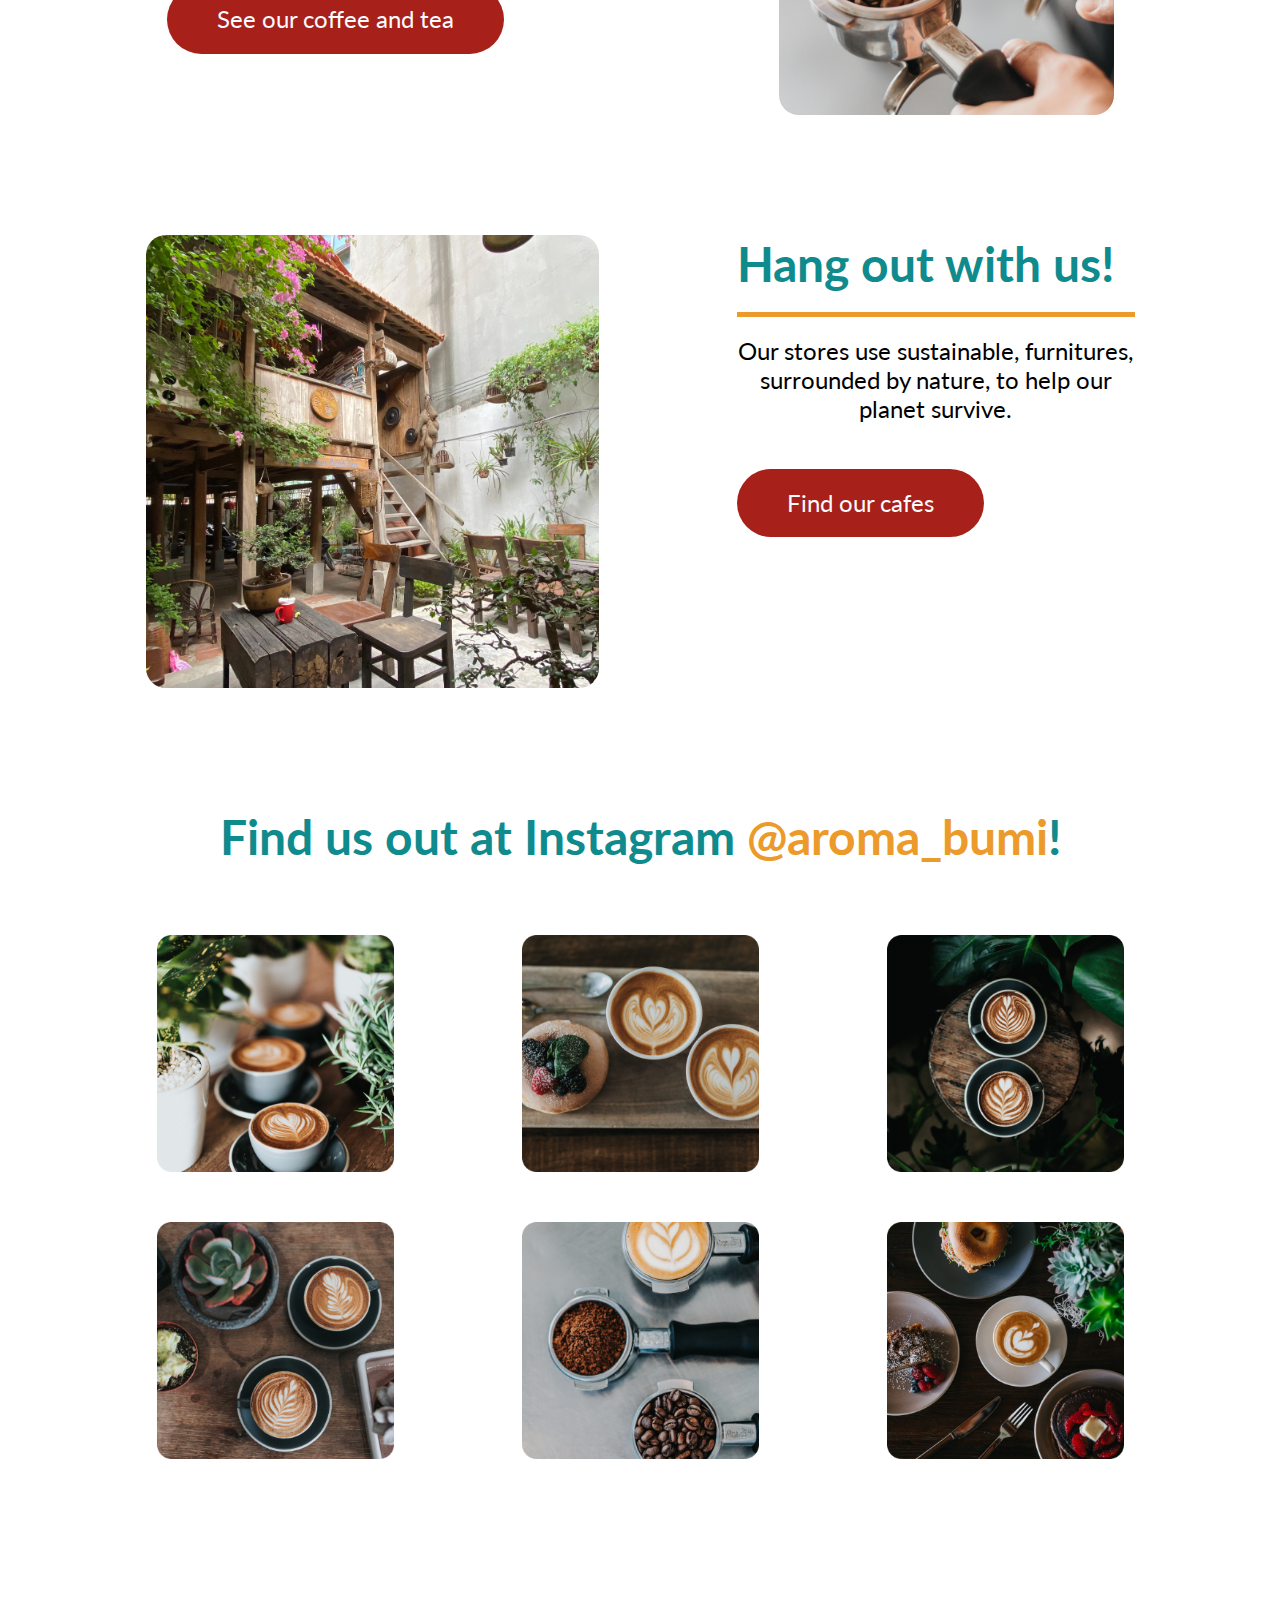
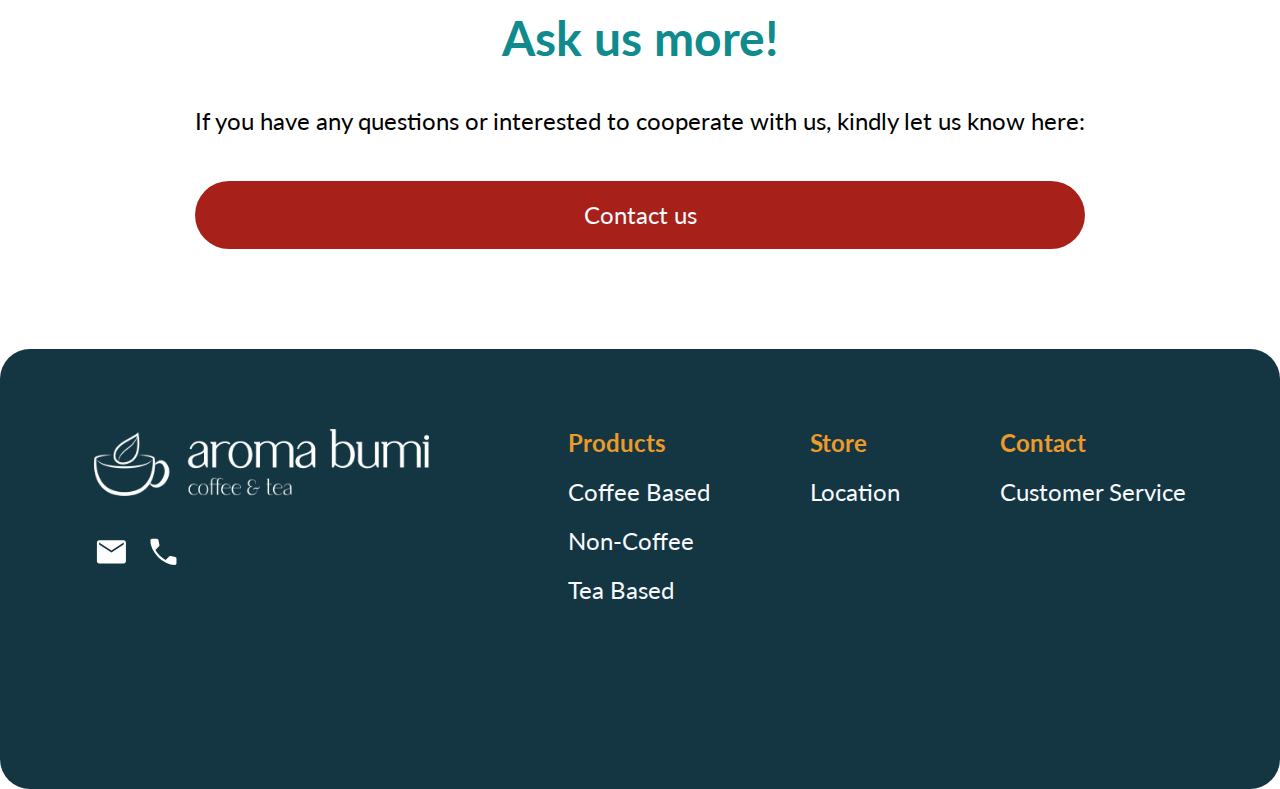
==== commit 3d50005d: "HTML & CSS done" ====
--- a/index.html
+++ b/index.html
@@ -12,9 +12,9 @@
             <div class="top">
                 <img src="./src/img/Logo White.png" alt="Logo Aroma Bumi">
                 <div class="pages">
-                    <a href="#">Products</a>
-                    <a href="#">Store</a>
-                    <a href="#">Contacts</a>
+                    <a href="./products.html">Products</a>
+                    <a href="./store.html">Store</a>
+                    <a href="./contact.html">Contacts</a>
                 </div>
             </div>
             <h1>Freshly Brewed<br/>Coffe & Tea</h1>
@@ -34,7 +34,7 @@
                 <div class="description">
                     <h1>Product Showcase</h1>
                     <p>Our products contain the highest quality ingredients processed with care.</p>
-                    <a href="#">See our coffee and tea</a>
+                    <a href="./products.html">See our coffee and tea</a>
                 </div>
                 <img src="./src/img/Our products.jpg" alt="Our Products">
             </div>
@@ -43,7 +43,7 @@
                 <div class="description">
                     <h1>Hang out with us!</h1>
                     <p>Our stores use sustainable, furnitures, surrounded by nature, to help our planet survive.</p>
-                    <a href="#">Find our cafes</a>
+                    <a href="./store.html">Find our cafes</a>
                 </div>
             </div>
         </div>
@@ -61,7 +61,7 @@
         <div class="more">
             <h1>Ask us more!</h1>
             <p>If you have any questions or interested to cooperate with us, kindly let us know here:</p>
-            <a href="#">Contact us</a>
+            <a href="./contact.html">Contact us</a>
         </div>
     </main>
     <footer>
@@ -82,17 +82,17 @@
         </div>
         <div class="menu">
             <h4>Products</h4>
-            <a href="#">Coffee Based</a>
-            <a href="#">Non-Coffee</a>
-            <a href="#">Tea Based</a>
+            <a href="./products.html">Coffee Based</a>
+            <a href="./products.html">Non-Coffee</a>
+            <a href="./products.html">Tea Based</a>
         </div>
         <div class="menu">
             <h4>Store</h4>
-            <a href="#">Location</a>
+            <a href="./store.html">Location</a>
         </div>
         <div class="menu">
             <h4>Contact</h4>
-            <a href="#">Customer Service</a>
+            <a href="./contact.html">Customer Service</a>
         </div>
     </footer>
 </body>
--- a/src/css/stylesheet.css
+++ b/src/css/stylesheet.css
@@ -176,7 +176,7 @@
 
 footer{
     padding-top: 80px;
-    padding-bottom: 204px;
+    padding-bottom: 184px;
     background-color: #143642;
     border-radius: 30px;
     display: flex;
@@ -190,6 +190,7 @@
 .logo img, .header img{
     width: 335px;
     display: flex;
+    margin-bottom: 20px;
 }
 
 .icons{
@@ -262,18 +263,20 @@
     .menu h4, .menu a{
         margin-bottom: 1%;
     }
+}
 
 .header{
     background-color: #0F8B8D;
-    padding: 39px 138px;
+    padding: 39px 118px;
     display: flex;
     justify-content: space-between;
     align-items: center;
     border-radius: 30px 30px 0 0;
+    flex-wrap: wrap;
 }
 
 .main{
-    padding-top: 100px;
+    padding-top:50px;
     padding-bottom: 60px;
     text-align: center;
 }
@@ -284,6 +287,7 @@
     line-height: 57.6px;
     font-weight: 700px;
     margin-bottom: 40px;
+    padding-top: 50px;
 }
 
 .main p {
@@ -332,4 +336,163 @@
 
 .product img{
     width:186px
+}
+
+.information{
+    display: flex;
+    justify-content: center;
+    align-items: center;
+    flex-wrap: wrap;
+    max-width: 75%;
+    margin: 0 auto;
+}
+
+.information img{
+    width: 571px;
+}
+
+.information h1{
+    font-weight: 800;
+    margin-bottom: 30px;
+    padding: 0;
+}
+
+.information p+h1{
+    margin-top: 20px;
+    font-size: 60px;
+    line-height: 72px;
+}
+
+.detils{
+    display: flex;
+    flex-direction: column;
+    align-items: flex-start;
+    margin: 40px 0 auto
+}
+
+.information .description{
+   display: flex;
+   flex-direction: column;
+   align-items: flex-start;
+   width: 75%;
+}
+
+.information .description h1{
+    padding: 45px 135px 20px 0;
+}
+
+.information .description p{
+    padding: 20px 0 45px 0;
+    text-align: left;
+}
+
+.information .description a{
+    margin: 45px 0 100px 0;
+    padding :20px 40px;
+    line-height: 28.8px;
+    display: flex;
+}
+
+.description a img{
+   width: 28.8px;  
+}
+
+.find-us{
+    text-align: left;
+}
+
+.find-us h1, .find-us p, .address{
+    margin-bottom: 20px;
+}
+
+.address{
+    width: 474px;
+    height: 196px;
+    radius :20px;
+    border: #D2D2D2 1px solid;
+    box-shadow: 0px 4px 10px 0px rgba(0, 0, 0, 0.10);
+    padding: 20px 45px 0;
+}
+
+.address h3{
+    color: #143642;
+    font-size: 30px;
+    padding-bottom: 20px;
+}
+
+.address h4{
+    color: #143642;
+    font-size: 20px;
+    font-weight: 400;
+}
+
+.maps iframe{
+    width: 580px;
+    height: 580px;
+}
+
+.container{
+    display: flex;
+    padding: 0 10% 20px;
+    justify-content: space-around;
+    align-items: center;
+    flex-wrap: wrap-reverse;
+}
+
+.form{
+    text-align: left;
+    padding: 0 17%;
+}
+
+form{
+    padding: 50px 98px;
+    border-radius: 20px;
+    border: 2px solid #D2D2D2;
+}
+
+.data{
+    display: flex;
+    flex-wrap: wrap;
+    justify-content: space-between;
+    align-items: center;
+    padding-bottom: 20px;
+}
+
+.data h3{
+    color: #143642;
+    font-size: 30px;
+    font-weight: 700;
+}
+
+.data input, .data textarea{
+    min-width: 360px;
+    width: 67%;
+    height: 71px;
+    border-radius: 20px;
+    border: 2px solid #D2D2D2;
+    padding-left: 5%;
+    color: #D2D2D2;
+    font-size: 24px;
+    font-weight: 400;
+}
+
+.data textarea{
+    height: 200px;
+}
+
+.message{
+    align-items: flex-start;
+}
+
+.data h3{
+    padding-top: 17px;
+    padding-bottom: 17px;
+}
+
+.form .description{
+    text-align: center;
+}
+
+.form .description a{
+    margin-top: 30px;
 }